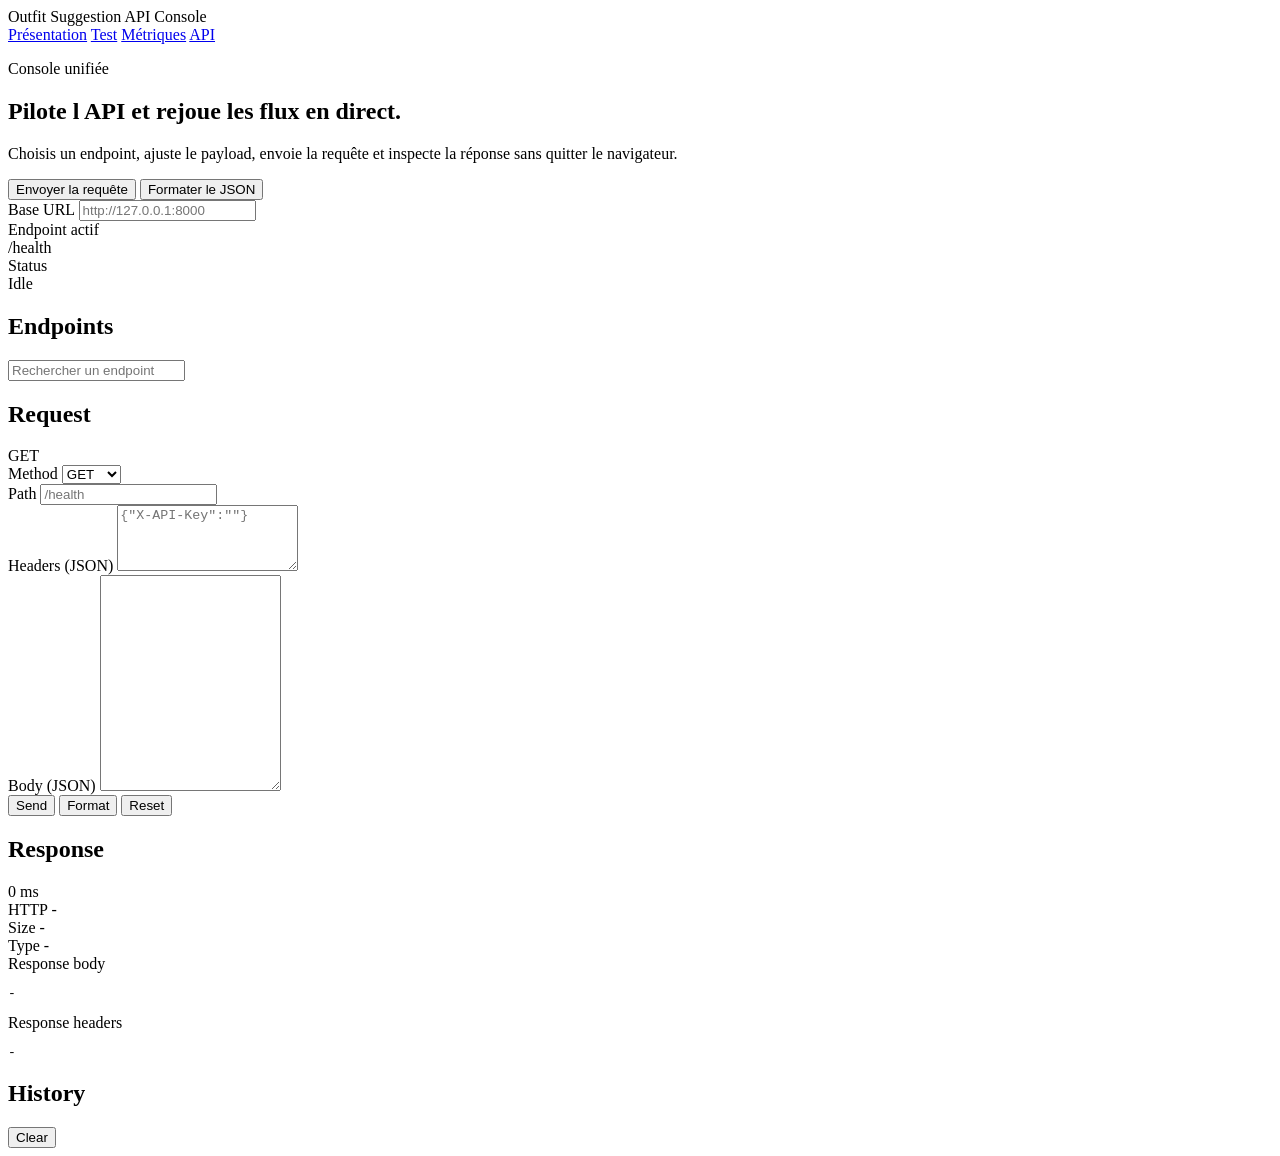
==== web/api/index.html @ b7968b96 "ui : Transition" ====
<!doctype html>
<html lang="fr">
<head>
  <meta charset="utf-8" />
  <meta name="viewport" content="width=device-width, initial-scale=1" />
  <title>Outfit Suggestion · API Console</title>
  <link rel="preconnect" href="https://fonts.googleapis.com" />
  <link rel="preconnect" href="https://fonts.gstatic.com" crossorigin />
  <link rel="stylesheet" href="/ui-assets/api/styles.css" />
   <link rel="icon" href="data:image/svg+xml,%3Csvg xmlns='http://www.w3.org/2000/svg' viewBox='0 0 64 64'%3E%3Crect width='64' height='64' rx='14' fill='%23102149'/%3E%3Cpath d='M16 40c6-8 14-14 24-18 4-2 8 2 8 6 0 12-10 20-22 20-6 0-10-4-10-8z' fill='%2372b0ff'/%3E%3Cpath d='M20 24c2-6 6-10 12-12 2-1 4 0 4 2 0 4-4 10-10 12-4 2-6 0-6-2z' fill='%239bc7ff'/%3E%3C/svg%3E" />
</head>
<body>
  <div class="page">
    <header class="top">
      <div class="brand">
        <span class="brand-kicker">Outfit Suggestion</span>
        <span class="brand-title">API Console</span>
      </div>
      <nav class="nav">
        <a class="nav-link" href="/ui">Présentation</a>
        <a class="nav-link" href="/ui-assets/test.html">Test</a>
        <a class="nav-link" href="/ui-assets/metrics.html">Métriques</a>
        <a class="nav-link active" href="/ui-assets/api/index.html">API</a>
      </nav>
    </header>

    <section class="hero">
      <div class="hero-copy">
        <p class="eyebrow">Console unifiée</p>
        <h1>Pilote l API et rejoue les flux en direct.</h1>
        <p class="subtitle">Choisis un endpoint, ajuste le payload, envoie la requête et inspecte la réponse sans quitter le navigateur.</p>
        <div class="hero-actions">
          <button class="btn" id="sendBtnTop">Envoyer la requête</button>
          <button class="btn ghost" id="formatBtnTop">Formater le JSON</button>
        </div>
      </div>
      <div class="hero-card">
        <div class="stat">
          <span class="stat-label">Base URL</span>
          <input id="baseUrl" class="input" placeholder="http://127.0.0.1:8000" />
        </div>
        <div class="stat">
          <span class="stat-label">Endpoint actif</span>
          <div class="stat-value" id="activeEndpoint">/health</div>
        </div>
        <div class="stat">
          <span class="stat-label">Status</span>
          <div class="stat-value" id="lastStatus">Idle</div>
        </div>
      </div>
    </section>

    <main class="layout">
      <aside class="panel">
        <div class="panel-head">
          <h2>Endpoints</h2>
          <input id="searchInput" class="input" placeholder="Rechercher un endpoint" />
        </div>
        <div class="endpoint-list" id="endpointList"></div>
      </aside>

      <section class="panel stack">
        <div class="panel-head">
          <h2>Request</h2>
          <div class="pill" id="methodPill">GET</div>
        </div>

        <div class="row">
          <div class="field">
           <label for="methodSelect">Method</label>
            <select id="methodSelect" class="input">
              <option>GET</option>
              <option>POST</option>
            </select>
          </div>
          <div class="field grow">
            <label for="pathInput">Path</label>
            <input id="pathInput" class="input" placeholder="/health" />
          </div>
        </div>

        <div class="field">
          <label for="headersInput">Headers (JSON)</label>
          <textarea id="headersInput" class="code" rows="4" placeholder='{"X-API-Key":""}'></textarea>
        </div>

        <div class="field" id="bodyField">
          <label for="bodyInput">Body (JSON)</label>
          <textarea id="bodyInput" class="code" rows="14"></textarea>
        </div>

        <div class="actions">
          <button class="btn" id="sendBtn">Send</button>
          <button class="btn ghost" id="formatBtn">Format</button>
          <button class="btn ghost" id="resetBtn">Reset</button>
        </div>
      </section>

      <section class="panel stack">
        <div class="panel-head">
          <h2>Response</h2>
          <div class="pill" id="timePill">0 ms</div>
        </div>
        <div class="meta">
          <div>
            <span class="meta-label">HTTP</span>
            <span class="meta-value" id="httpStatus">-</span>
          </div>
          <div>
            <span class="meta-label">Size</span>
            <span class="meta-value" id="sizeStat">-</span>
          </div>
          <div>
            <span class="meta-label">Type</span>
            <span class="meta-value" id="typeStat">-</span>
          </div>
        </div>
        <div class="field">
          <label>Response body</label>
          <pre id="responseOutput" class="code output">-</pre>
        </div>
        <div class="field">
          <label>Response headers</label>
          <pre id="headersOutput" class="code output">-</pre>
        </div>
      </section>

      <section class="panel stack full">
        <div class="panel-head">
          <h2>History</h2>
          <button class="btn ghost" id="clearHistory">Clear</button>
        </div>
        <div class="history" id="historyList"></div>
      </section>
    </main>
  </div>

  <script src="/ui-assets/api/app.js"></script>
  <script src="/ui-assets/nav.js"></script>
</body>
</html>
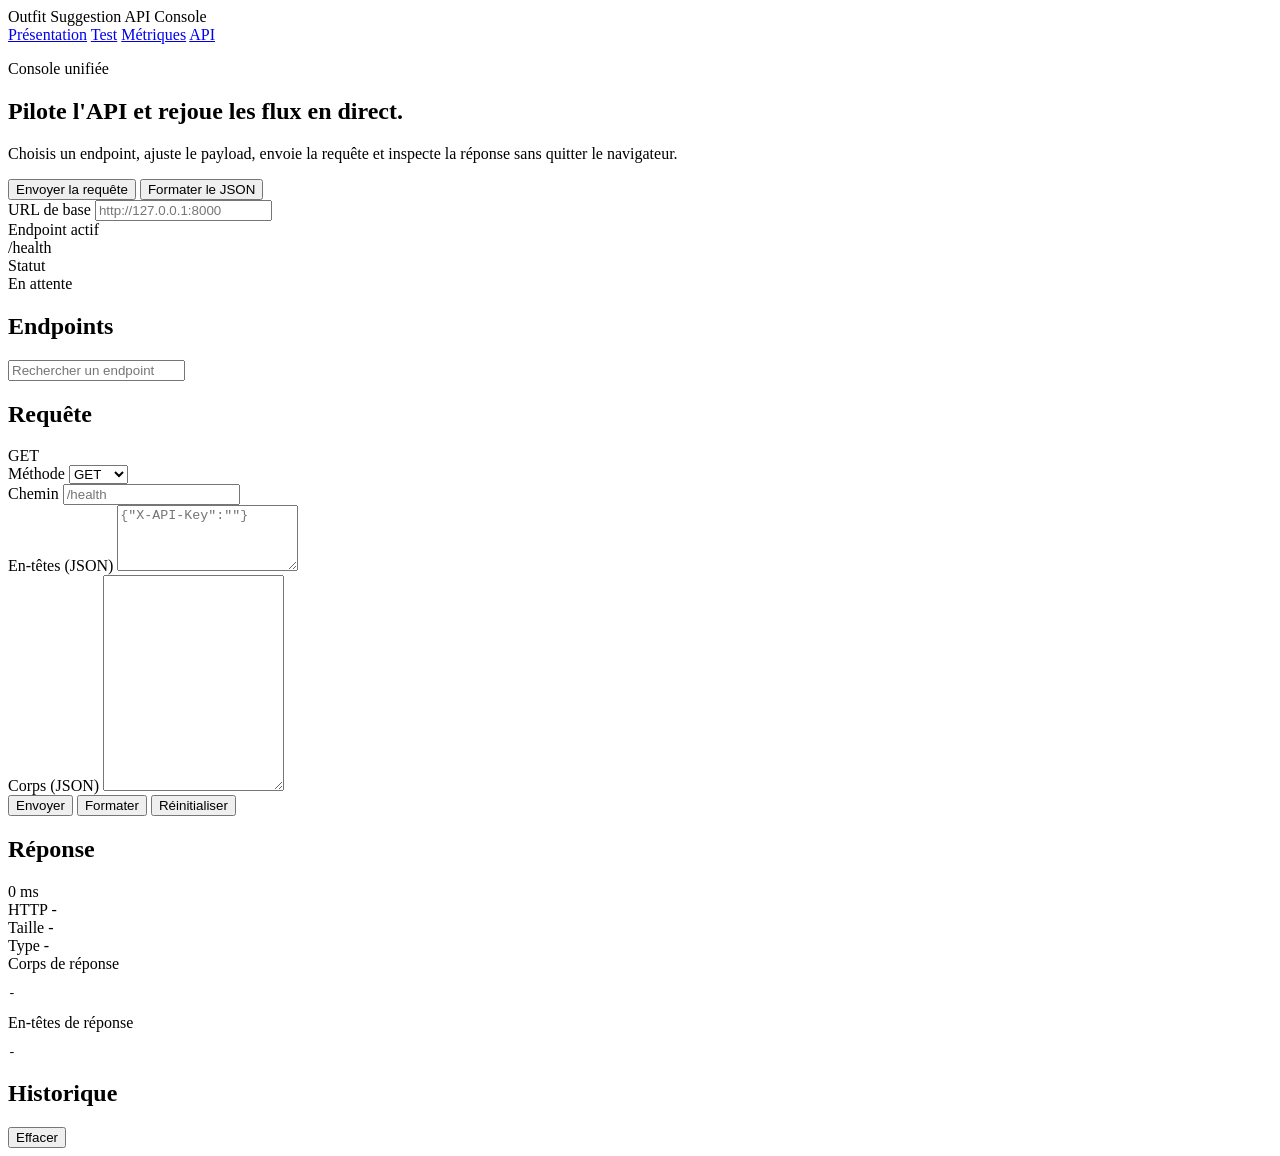
==== commit 9ef88ca8: "web: improve french labels and accents" ====
--- a/web/api/index.html
+++ b/web/api/index.html
@@ -27,7 +27,7 @@
     <section class="hero">
       <div class="hero-copy">
         <p class="eyebrow">Console unifiée</p>
-        <h1>Pilote l API et rejoue les flux en direct.</h1>
+        <h1>Pilote l'API et rejoue les flux en direct.</h1>
         <p class="subtitle">Choisis un endpoint, ajuste le payload, envoie la requête et inspecte la réponse sans quitter le navigateur.</p>
         <div class="hero-actions">
           <button class="btn" id="sendBtnTop">Envoyer la requête</button>
@@ -36,7 +36,7 @@
       </div>
       <div class="hero-card">
         <div class="stat">
-          <span class="stat-label">Base URL</span>
+          <span class="stat-label">URL de base</span>
           <input id="baseUrl" class="input" placeholder="http://127.0.0.1:8000" />
         </div>
         <div class="stat">
@@ -44,14 +44,14 @@
           <div class="stat-value" id="activeEndpoint">/health</div>
         </div>
         <div class="stat">
-          <span class="stat-label">Status</span>
-          <div class="stat-value" id="lastStatus">Idle</div>
+          <span class="stat-label">Statut</span>
+          <div class="stat-value" id="lastStatus">En attente</div>
         </div>
       </div>
     </section>
 
     <main class="layout">
-      <aside class="panel">
+      <aside class="panel endpoints">
         <div class="panel-head">
           <h2>Endpoints</h2>
           <input id="searchInput" class="input" placeholder="Rechercher un endpoint" />
@@ -59,46 +59,46 @@
         <div class="endpoint-list" id="endpointList"></div>
       </aside>
 
-      <section class="panel stack">
+      <section class="panel stack request">
         <div class="panel-head">
-          <h2>Request</h2>
+          <h2>Requête</h2>
           <div class="pill" id="methodPill">GET</div>
         </div>
 
         <div class="row">
           <div class="field">
-           <label for="methodSelect">Method</label>
+           <label for="methodSelect">Méthode</label>
             <select id="methodSelect" class="input">
               <option>GET</option>
               <option>POST</option>
             </select>
           </div>
           <div class="field grow">
-            <label for="pathInput">Path</label>
+            <label for="pathInput">Chemin</label>
             <input id="pathInput" class="input" placeholder="/health" />
           </div>
         </div>
 
         <div class="field">
-          <label for="headersInput">Headers (JSON)</label>
+          <label for="headersInput">En-têtes (JSON)</label>
           <textarea id="headersInput" class="code" rows="4" placeholder='{"X-API-Key":""}'></textarea>
         </div>
 
         <div class="field" id="bodyField">
-          <label for="bodyInput">Body (JSON)</label>
+          <label for="bodyInput">Corps (JSON)</label>
           <textarea id="bodyInput" class="code" rows="14"></textarea>
         </div>
 
         <div class="actions">
-          <button class="btn" id="sendBtn">Send</button>
-          <button class="btn ghost" id="formatBtn">Format</button>
-          <button class="btn ghost" id="resetBtn">Reset</button>
+          <button class="btn" id="sendBtn">Envoyer</button>
+          <button class="btn ghost" id="formatBtn">Formater</button>
+          <button class="btn ghost" id="resetBtn">Réinitialiser</button>
         </div>
       </section>
 
-      <section class="panel stack">
+      <section class="panel stack response">
         <div class="panel-head">
-          <h2>Response</h2>
+          <h2>Réponse</h2>
           <div class="pill" id="timePill">0 ms</div>
         </div>
         <div class="meta">
@@ -107,7 +107,7 @@
             <span class="meta-value" id="httpStatus">-</span>
           </div>
           <div>
-            <span class="meta-label">Size</span>
+            <span class="meta-label">Taille</span>
             <span class="meta-value" id="sizeStat">-</span>
           </div>
           <div>
@@ -116,19 +116,19 @@
           </div>
         </div>
         <div class="field">
-          <label>Response body</label>
+          <label>Corps de réponse</label>
           <pre id="responseOutput" class="code output">-</pre>
         </div>
         <div class="field">
-          <label>Response headers</label>
+          <label>En-têtes de réponse</label>
           <pre id="headersOutput" class="code output">-</pre>
         </div>
       </section>
 
-      <section class="panel stack full">
+      <section class="panel stack full history">
         <div class="panel-head">
-          <h2>History</h2>
-          <button class="btn ghost" id="clearHistory">Clear</button>
+          <h2>Historique</h2>
+          <button class="btn ghost" id="clearHistory">Effacer</button>
         </div>
         <div class="history" id="historyList"></div>
       </section>
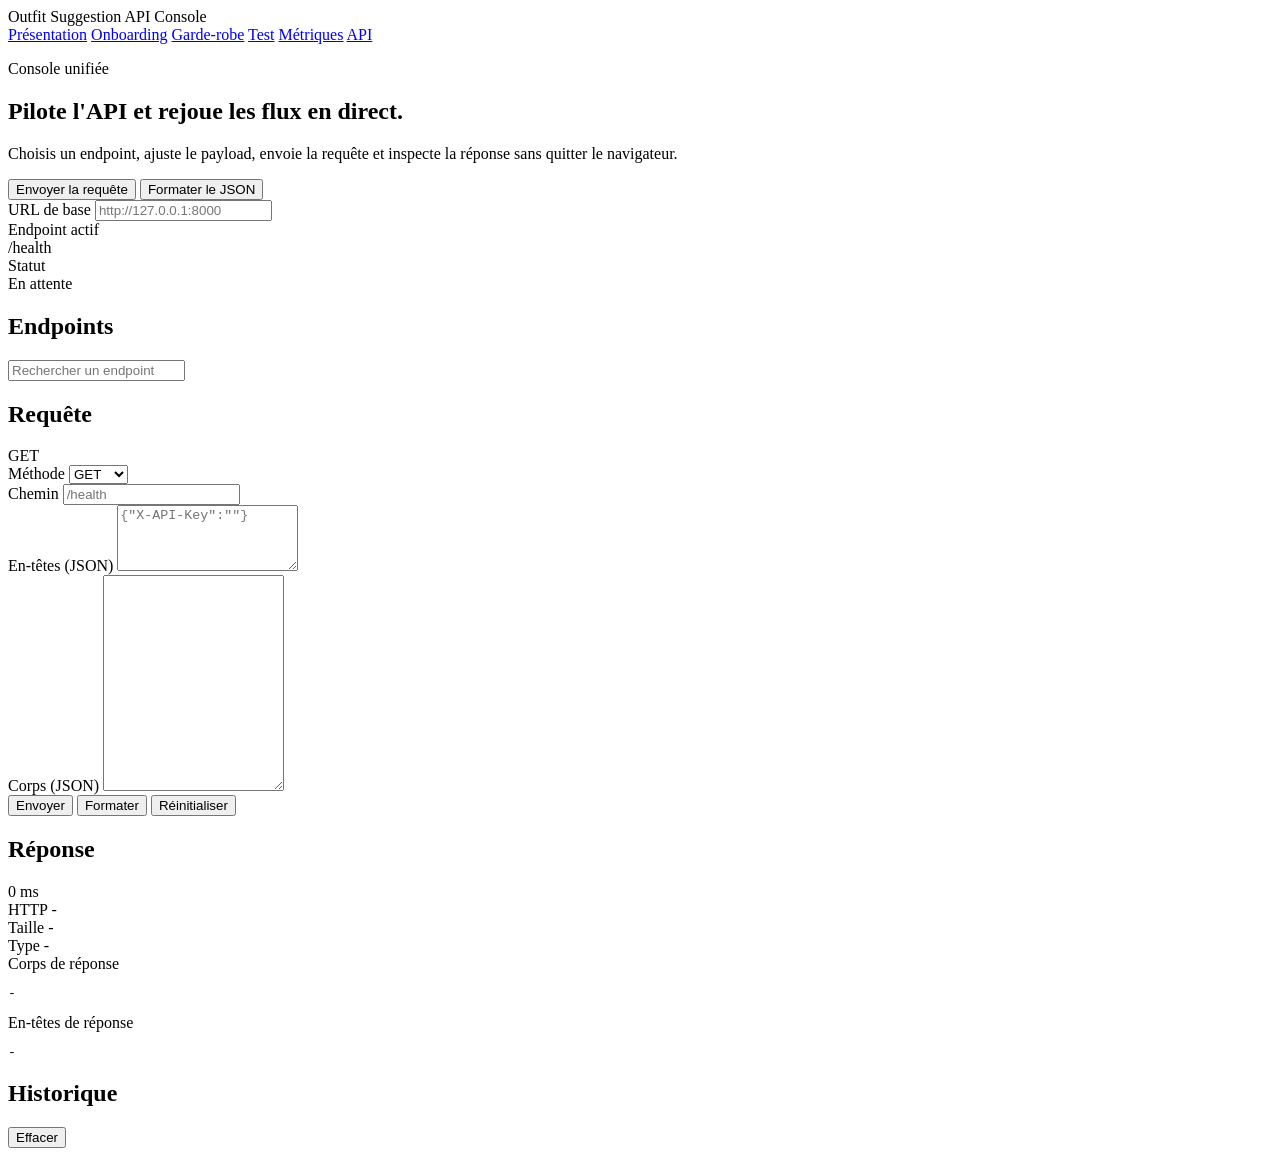
==== commit 33f8fb54: "feat(web): ajout des interfaces Onboarding et Garde-robe avec navigation mise à jour" ====
--- a/web/api/index.html
+++ b/web/api/index.html
@@ -18,6 +18,8 @@
       </div>
       <nav class="nav">
         <a class="nav-link" href="/ui">Présentation</a>
+        <a class="nav-link" href="/ui-assets/onboarding.html">Onboarding</a>
+        <a class="nav-link" href="/ui-assets/wardrobe.html">Garde-robe</a>
         <a class="nav-link" href="/ui-assets/test.html">Test</a>
         <a class="nav-link" href="/ui-assets/metrics.html">Métriques</a>
         <a class="nav-link active" href="/ui-assets/api/index.html">API</a>
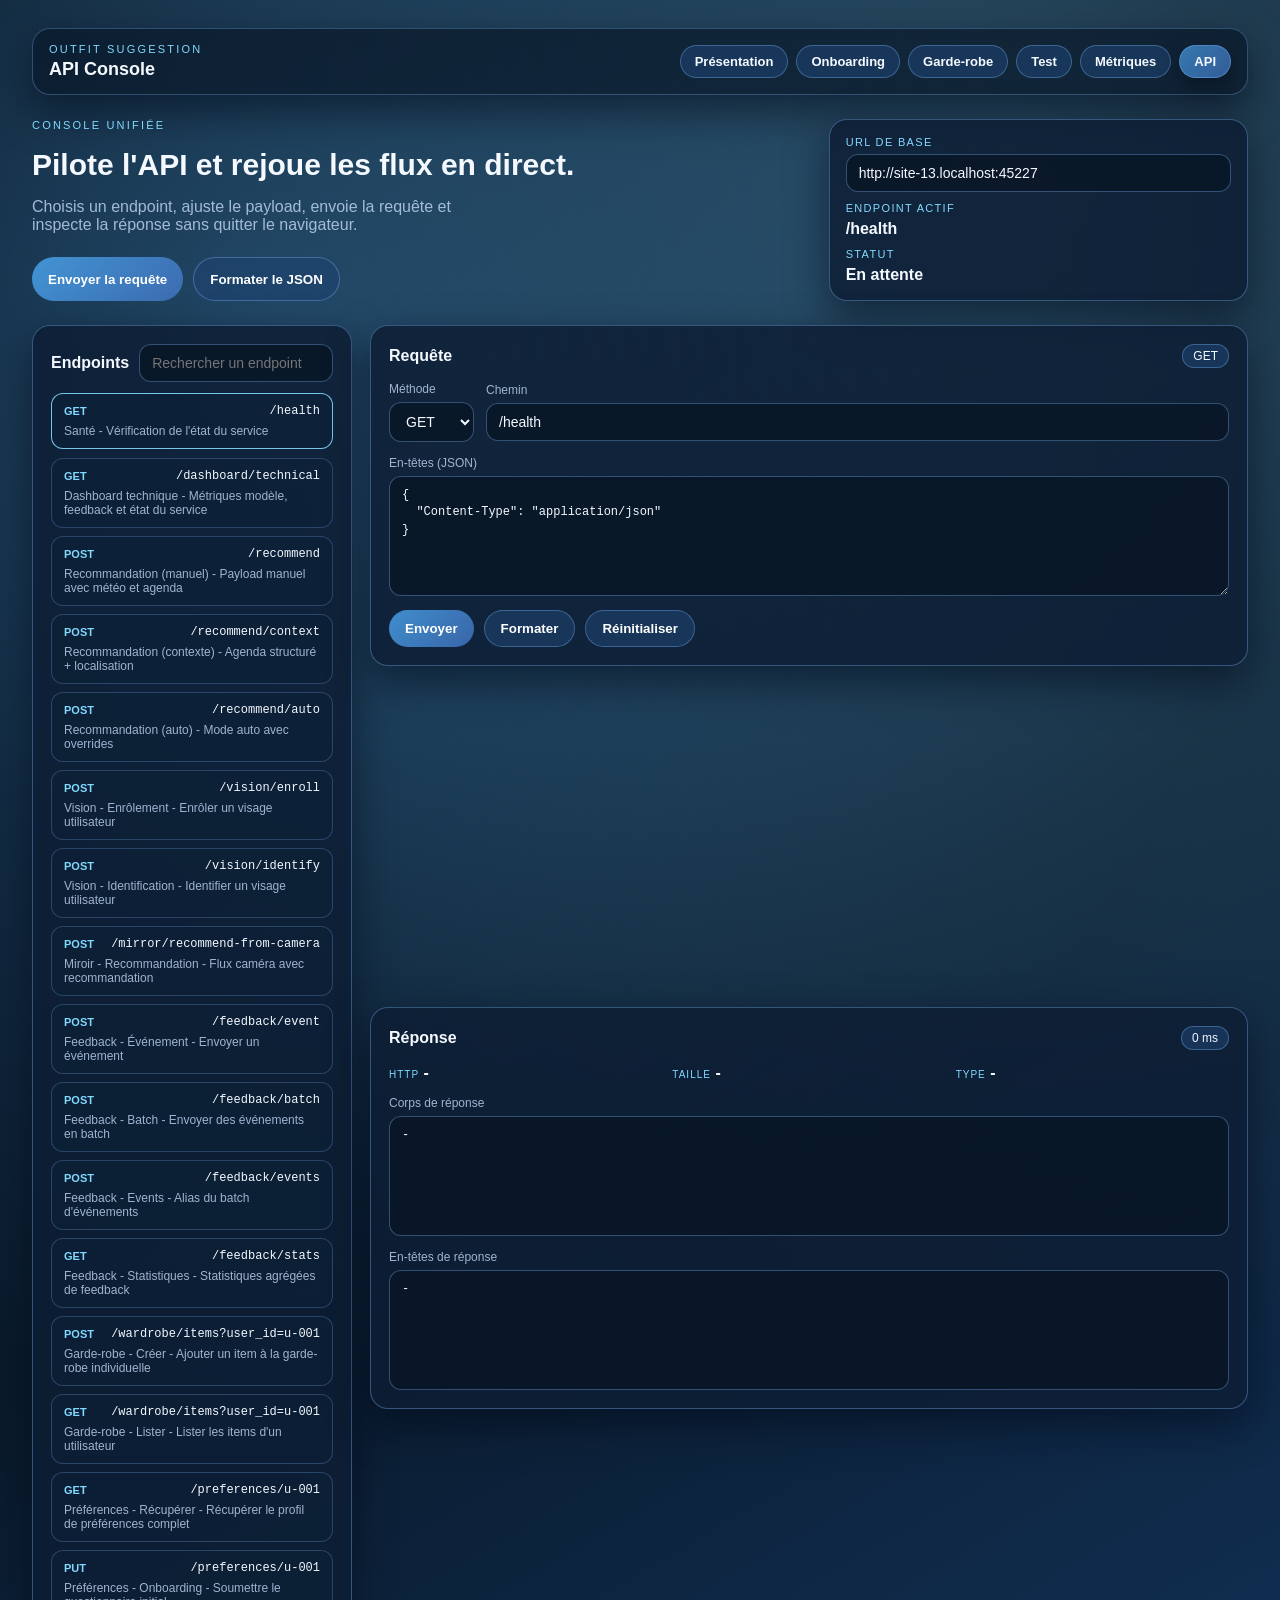
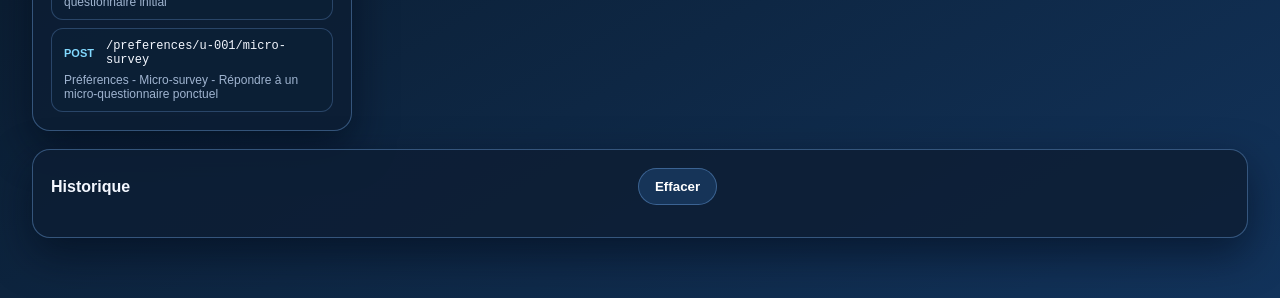
==== commit fdbd57c9: "fix: Correction de la liaison entre pages et appel API" ====
--- a/web/api/index.html
+++ b/web/api/index.html
@@ -6,7 +6,7 @@
   <title>Outfit Suggestion · API Console</title>
   <link rel="preconnect" href="https://fonts.googleapis.com" />
   <link rel="preconnect" href="https://fonts.gstatic.com" crossorigin />
-  <link rel="stylesheet" href="/ui-assets/api/styles.css" />
+  <link rel="stylesheet" href="styles.css" />
    <link rel="icon" href="data:image/svg+xml,%3Csvg xmlns='http://www.w3.org/2000/svg' viewBox='0 0 64 64'%3E%3Crect width='64' height='64' rx='14' fill='%23102149'/%3E%3Cpath d='M16 40c6-8 14-14 24-18 4-2 8 2 8 6 0 12-10 20-22 20-6 0-10-4-10-8z' fill='%2372b0ff'/%3E%3Cpath d='M20 24c2-6 6-10 12-12 2-1 4 0 4 2 0 4-4 10-10 12-4 2-6 0-6-2z' fill='%239bc7ff'/%3E%3C/svg%3E" />
 </head>
 <body>
@@ -17,12 +17,12 @@
         <span class="brand-title">API Console</span>
       </div>
       <nav class="nav">
-        <a class="nav-link" href="/ui">Présentation</a>
-        <a class="nav-link" href="/ui-assets/onboarding.html">Onboarding</a>
-        <a class="nav-link" href="/ui-assets/wardrobe.html">Garde-robe</a>
-        <a class="nav-link" href="/ui-assets/test.html">Test</a>
-        <a class="nav-link" href="/ui-assets/metrics.html">Métriques</a>
-        <a class="nav-link active" href="/ui-assets/api/index.html">API</a>
+        <a class="nav-link" href="../index.html">Présentation</a>
+        <a class="nav-link" href="../onboarding.html">Onboarding</a>
+        <a class="nav-link" href="../wardrobe.html">Garde-robe</a>
+        <a class="nav-link" href="../test.html">Test</a>
+        <a class="nav-link" href="../metrics.html">Métriques</a>
+        <a class="nav-link active" href="index.html">API</a>
       </nav>
     </header>
 
@@ -137,7 +137,7 @@
     </main>
   </div>
 
-  <script src="/ui-assets/api/app.js"></script>
-  <script src="/ui-assets/nav.js"></script>
+  <script src="app.js"></script>
+  <script src="../nav.js"></script>
 </body>
 </html>
--- a/web/api/styles.css
+++ b/web/api/styles.css
@@ -0,0 +1,354 @@
+@import url('https://fonts.googleapis.com/css2?family=Space+Grotesk:wght@400;500;600;700&family=JetBrains+Mono:wght@400;600&display=swap');
+
+:root {
+  --bg: #07121f;
+  --bg2: #0a1b2d;
+  --bg3: #12335b;
+  --panel: rgba(14, 30, 52, 0.85);
+  --panel-border: rgba(130, 188, 255, 0.35);
+  --ink: #f4f8ff;
+  --ink-dim: rgba(196, 218, 246, 0.8);
+  --accent: #4fb2ff;
+  --accent-2: #82d9ff;
+  --success: #3ee29a;
+  --danger: #ff7a6e;
+  --radius: 18px;
+  --radius-pill: 999px;
+  --shadow: 0 16px 40px rgba(2, 10, 24, 0.55);
+}
+
+* { box-sizing: border-box; margin: 0; padding: 0; }
+
+html {
+  background-color: var(--bg);
+  height: 100%;
+  overscroll-behavior: none;
+}
+
+@view-transition {
+  navigation: auto;
+}
+
+body {
+  font-family: "Space Grotesk", sans-serif;
+  color: var(--ink);
+  background: radial-gradient(circle at 20% 20%, rgba(79, 178, 255, 0.25), transparent 55%),
+              radial-gradient(circle at 80% 10%, rgba(130, 217, 255, 0.25), transparent 60%),
+              linear-gradient(150deg, var(--bg) 0%, var(--bg2) 55%, var(--bg3) 100%);
+  min-height: 100vh;
+}
+
+@media (prefers-reduced-motion: reduce) {
+  body {
+    transition: none;
+    transform: none;
+    opacity: 1;
+  }
+  body.page-ready,
+  body.page-leave {
+    transform: none;
+    opacity: 1;
+  }
+}
+
+.page {
+  width: 100%;
+  max-width: none;
+  margin: 0;
+  padding: 28px clamp(16px, 3vw, 32px) 60px;
+}
+
+.top {
+  display: flex;
+  align-items: center;
+  justify-content: space-between;
+  gap: 18px;
+  padding: 14px 16px;
+  background: rgba(9, 23, 41, 0.7);
+  border: 1px solid rgba(130, 188, 255, 0.3);
+  border-radius: var(--radius);
+  box-shadow: var(--shadow);
+}
+
+.brand { display: grid; gap: 4px; }
+.brand-kicker { font-size: 11px; text-transform: uppercase; letter-spacing: 0.2em; color: var(--accent-2); }
+.brand-title { font-size: 18px; font-weight: 600; }
+
+.nav { display: flex; gap: 8px; flex-wrap: wrap; }
+.nav-link {
+  text-decoration: none;
+  color: var(--ink);
+  background: rgba(30, 68, 112, 0.6);
+  border: 1px solid rgba(130, 188, 255, 0.35);
+  padding: 8px 14px;
+  border-radius: var(--radius-pill);
+  font-size: 13px;
+  font-weight: 600;
+  transition: transform 0.15s, background 0.2s;
+}
+.nav-link:hover { background: rgba(70, 140, 210, 0.65); }
+.nav-link.active {
+  background: linear-gradient(135deg, rgba(79, 178, 255, 0.6), rgba(68, 118, 196, 0.7));
+  box-shadow: 0 8px 20px rgba(3, 12, 26, 0.5);
+}
+
+.hero {
+  display: grid;
+  grid-template-columns: 1.3fr 0.7fr;
+  gap: 18px;
+  margin: 24px 0;
+  align-items: stretch;
+}
+
+.hero-copy { display: grid; gap: 10px; }
+.eyebrow { font-size: 11px; letter-spacing: 0.2em; text-transform: uppercase; color: var(--accent-2); }
+.hero h1 { font-size: 30px; line-height: 1.1; }
+.subtitle { color: var(--ink-dim); max-width: 48ch; }
+
+.hero-actions { display: flex; gap: 10px; flex-wrap: wrap; margin-top: 6px; }
+
+.hero-card {
+  background: var(--panel);
+  border: 1px solid var(--panel-border);
+  border-radius: var(--radius);
+  padding: 16px;
+  box-shadow: var(--shadow);
+  display: grid;
+  gap: 10px;
+}
+
+.stat { display: grid; gap: 6px; }
+.stat-label { font-size: 11px; text-transform: uppercase; letter-spacing: 0.12em; color: var(--accent-2); }
+.stat-value { font-weight: 600; }
+
+.layout {
+  display: grid;
+  grid-template-columns: minmax(240px, 320px) minmax(320px, 1fr);
+  grid-template-areas:
+    "endpoints request"
+    "endpoints response"
+    "history history";
+  gap: 18px;
+  align-items: start;
+}
+
+.endpoints { grid-area: endpoints; }
+.request { grid-area: request; }
+.response { grid-area: response; }
+.history { grid-area: history; }
+
+.panel {
+  background: var(--panel);
+  border: 1px solid var(--panel-border);
+  border-radius: var(--radius);
+  padding: 18px;
+  box-shadow: var(--shadow);
+  transition: transform 0.2s ease, box-shadow 0.2s ease, border-color 0.2s ease;
+}
+
+.layout > .panel,
+.layout > aside.panel {
+  animation: panelIn 0.28s ease both;
+}
+
+.endpoints { animation-delay: 0.02s; }
+.request { animation-delay: 0.06s; }
+.response { animation-delay: 0.1s; }
+.history { animation-delay: 0.14s; }
+
+.panel:hover {
+  transform: translateY(-2px);
+  border-color: rgba(130, 188, 255, 0.55);
+  box-shadow: 0 20px 40px rgba(3, 12, 26, 0.6);
+}
+
+.panel.full { grid-column: 1 / -1; }
+.panel.stack {
+  display: grid;
+  gap: 14px;
+  align-content: start;
+}
+.panel-head { display: flex; align-items: center; justify-content: space-between; gap: 10px; }
+.panel-head h2 { font-size: 16px; }
+
+.endpoint-list { display: grid; gap: 8px; margin-top: 12px; }
+.endpoint {
+  padding: 10px 12px;
+  border-radius: 12px;
+  border: 1px solid rgba(130, 188, 255, 0.25);
+  background: rgba(13, 33, 56, 0.6);
+  display: grid;
+  gap: 6px;
+  cursor: pointer;
+  transition: transform 0.12s ease, border 0.2s ease, box-shadow 0.2s ease, background 0.2s ease;
+}
+.endpoint:hover {
+  transform: translateY(-2px);
+  border-color: rgba(130, 217, 255, 0.7);
+  background: rgba(18, 40, 68, 0.7);
+  box-shadow: 0 10px 22px rgba(3, 12, 26, 0.45);
+}
+.endpoint.active { border-color: rgba(130, 217, 255, 0.9); transform: translateY(-1px); }
+.endpoint .row { display: flex; align-items: center; justify-content: space-between; }
+.endpoint .method { font-size: 11px; font-weight: 700; color: var(--accent-2); }
+.endpoint .path { font-family: "JetBrains Mono", monospace; font-size: 12px; }
+.endpoint .desc { font-size: 12px; color: var(--ink-dim); }
+
+.field { display: grid; gap: 6px; }
+.field label { font-size: 12px; color: var(--ink-dim); }
+
+.input, .code {
+  width: 100%;
+  border-radius: 12px;
+  border: 1px solid rgba(130, 188, 255, 0.35);
+  background: rgba(8, 20, 35, 0.7);
+  color: var(--ink);
+  padding: 10px 12px;
+  font-family: "Space Grotesk", sans-serif;
+  font-size: 14px;
+}
+
+.code {
+  font-family: "JetBrains Mono", monospace;
+  font-size: 12px;
+  line-height: 1.45;
+  min-height: 120px;
+  white-space: pre;
+}
+
+.output { max-height: 260px; overflow: auto; }
+
+.actions { display: flex; gap: 10px; flex-wrap: wrap; }
+
+.btn {
+  border: none;
+  background: linear-gradient(135deg, rgba(79, 178, 255, 0.75), rgba(68, 118, 196, 0.8));
+  color: #fff;
+  padding: 10px 16px;
+  border-radius: var(--radius-pill);
+  font-weight: 600;
+  cursor: pointer;
+  transition: transform 0.12s ease, opacity 0.2s ease, box-shadow 0.2s ease;
+}
+.btn:hover { transform: translateY(-1px); box-shadow: 0 10px 20px rgba(3, 12, 26, 0.5); }
+
+.btn.ghost {
+  background: rgba(30, 68, 112, 0.6);
+  border: 1px solid rgba(130, 188, 255, 0.35);
+}
+
+.btn:active { transform: scale(0.98); }
+
+.pill {
+  padding: 4px 10px;
+  border-radius: var(--radius-pill);
+  font-size: 12px;
+  background: rgba(30, 68, 112, 0.6);
+  border: 1px solid rgba(130, 188, 255, 0.35);
+  transition: transform 0.2s ease, box-shadow 0.2s ease;
+}
+
+.pill.latency-excellent {
+  background: rgba(62, 226, 154, 0.18);
+  border-color: rgba(62, 226, 154, 0.6);
+  color: #7cf0bd;
+}
+
+.pill.latency-good {
+  background: rgba(130, 217, 255, 0.18);
+  border-color: rgba(130, 217, 255, 0.6);
+  color: #b7e8ff;
+}
+
+.pill.latency-medium {
+  background: rgba(245, 199, 106, 0.2);
+  border-color: rgba(245, 199, 106, 0.6);
+  color: #ffe1a1;
+}
+
+.pill.latency-bad {
+  background: rgba(255, 122, 110, 0.18);
+  border-color: rgba(255, 122, 110, 0.6);
+  color: #ffb1aa;
+}
+
+.panel-head:hover .pill {
+  transform: translateY(-1px);
+  box-shadow: 0 8px 16px rgba(3, 12, 26, 0.45);
+}
+
+@keyframes panelIn {
+  from {
+    opacity: 0;
+    transform: translateY(10px);
+  }
+  to {
+    opacity: 1;
+    transform: translateY(0);
+  }
+}
+
+.row { display: flex; gap: 12px; align-items: center; }
+.row .grow { flex: 1; }
+
+.meta {
+  display: grid;
+  grid-template-columns: repeat(3, minmax(0, 1fr));
+  gap: 10px;
+}
+
+.meta-label { font-size: 10px; text-transform: uppercase; letter-spacing: 0.1em; color: var(--accent-2); }
+.meta-value { font-weight: 600; }
+
+.meta-value.status-ok { color: #7cf0bd; }
+.meta-value.status-warn { color: #ffe1a1; }
+.meta-value.status-err { color: #ffb1aa; }
+
+.history { display: grid; gap: 8px; }
+.history-item {
+  display: grid;
+  grid-template-columns: 100px 1fr 120px;
+  gap: 8px;
+  padding: 10px 12px;
+  border-radius: 12px;
+  border: 1px solid rgba(130, 188, 255, 0.2);
+  background: rgba(10, 24, 40, 0.6);
+  font-size: 12px;
+}
+.history-item .status.ok { color: var(--success); }
+.history-item .status.err { color: var(--danger); }
+
+@media (max-width: 980px) {
+  .hero { grid-template-columns: 1fr; }
+  .layout {
+    grid-template-columns: 1fr;
+    grid-template-areas:
+      "endpoints"
+      "request"
+      "response"
+      "history";
+  }
+  .panel.full { grid-column: auto; }
+}
+
+@media (max-width: 720px) {
+  .top { position: sticky; top: 10px; z-index: 20; flex-direction: column; align-items: stretch; gap: 12px; }
+  .brand-title { font-size: 16px; }
+  .nav { width: 100%; justify-content: flex-start; gap: 6px; }
+  .nav-link { flex: 1 1 calc(50% - 6px); text-align: center; padding: 8px 10px; }
+  .hero h1 { font-size: 24px; }
+  .history-item { grid-template-columns: 1fr; }
+}
+
+@media (prefers-reduced-motion: reduce) {
+  .panel,
+  .endpoint,
+  .btn,
+  .pill {
+    transition: none;
+  }
+  .layout > .panel,
+  .layout > aside.panel {
+    animation: none;
+  }
+}
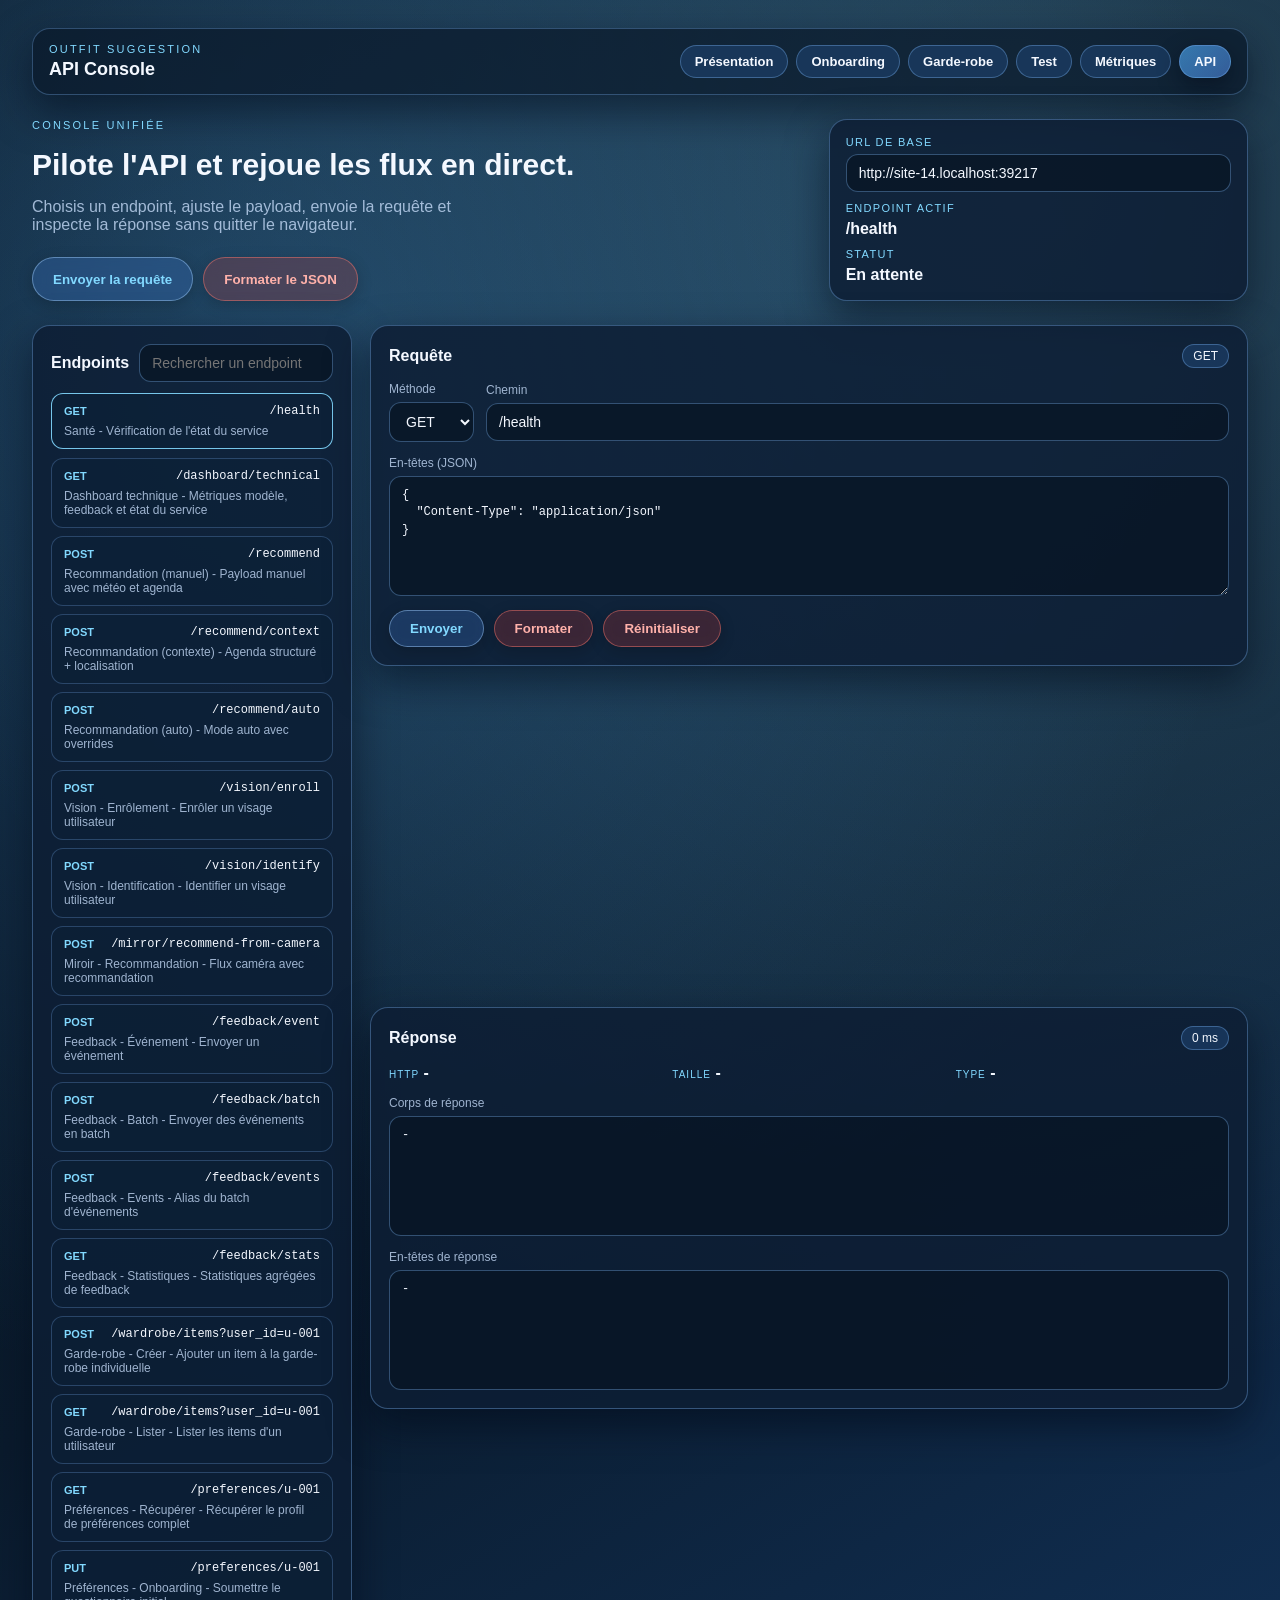
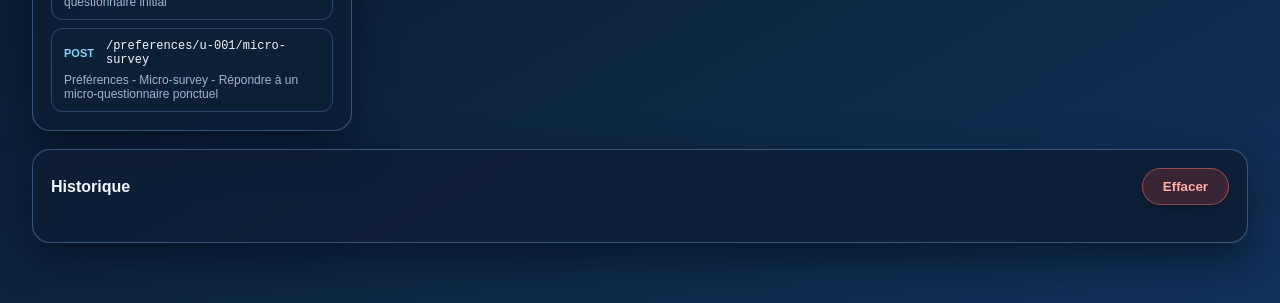
==== commit 78e2b055: "Update index.html" ====
--- a/web/api/index.html
+++ b/web/api/index.html
@@ -127,12 +127,12 @@
         </div>
       </section>
 
-      <section class="panel stack full history">
+      <section class="panel stack full history-section">
         <div class="panel-head">
           <h2>Historique</h2>
           <button class="btn ghost" id="clearHistory">Effacer</button>
         </div>
-        <div class="history" id="historyList"></div>
+        <div class="history-list" id="historyList"></div>
       </section>
     </main>
   </div>
--- a/web/api/styles.css
+++ b/web/api/styles.css
@@ -135,7 +135,7 @@
 .endpoints { grid-area: endpoints; }
 .request { grid-area: request; }
 .response { grid-area: response; }
-.history { grid-area: history; }
+.history-section { grid-area: history; }
 
 .panel {
   background: var(--panel);
@@ -221,20 +221,35 @@
 .actions { display: flex; gap: 10px; flex-wrap: wrap; }
 
 .btn {
-  border: none;
-  background: linear-gradient(135deg, rgba(79, 178, 255, 0.75), rgba(68, 118, 196, 0.8));
-  color: #fff;
-  padding: 10px 16px;
+  border: 1px solid rgba(162, 207, 255, 0.46);
+  background: rgba(60, 117, 196, 0.32);
+  backdrop-filter: blur(8px);
+  color: var(--accent-2);
+  padding: 10px 20px;
   border-radius: var(--radius-pill);
   font-weight: 600;
   cursor: pointer;
-  transition: transform 0.12s ease, opacity 0.2s ease, box-shadow 0.2s ease;
-}
-.btn:hover { transform: translateY(-1px); box-shadow: 0 10px 20px rgba(3, 12, 26, 0.5); }
+  transition: all 0.15s ease;
+  box-shadow: 0 4px 15px rgba(0, 0, 0, 0.2);
+}
+
+.btn:hover {
+  background: rgba(88, 146, 226, 0.45);
+  border-color: rgba(162, 207, 255, 0.6);
+  box-shadow: 0 6px 20px rgba(0, 0, 0, 0.3);
+  transform: translateY(-1px);
+}
 
 .btn.ghost {
-  background: rgba(30, 68, 112, 0.6);
-  border: 1px solid rgba(130, 188, 255, 0.35);
+  border: 1px solid rgba(255, 122, 110, 0.46);
+  background: rgba(196, 60, 60, 0.25);
+  color: #ffb1aa;
+}
+
+.btn.ghost:hover {
+  background: rgba(226, 88, 88, 0.35);
+  border-color: rgba(255, 162, 162, 0.6);
+  box-shadow: 0 4px 15px rgba(255, 0, 0, 0.15);
 }
 
 .btn:active { transform: scale(0.98); }
@@ -304,7 +319,7 @@
 .meta-value.status-warn { color: #ffe1a1; }
 .meta-value.status-err { color: #ffb1aa; }
 
-.history { display: grid; gap: 8px; }
+.history-list { display: grid; gap: 8px; margin-top: 5px; }
 .history-item {
   display: grid;
   grid-template-columns: 100px 1fr 120px;
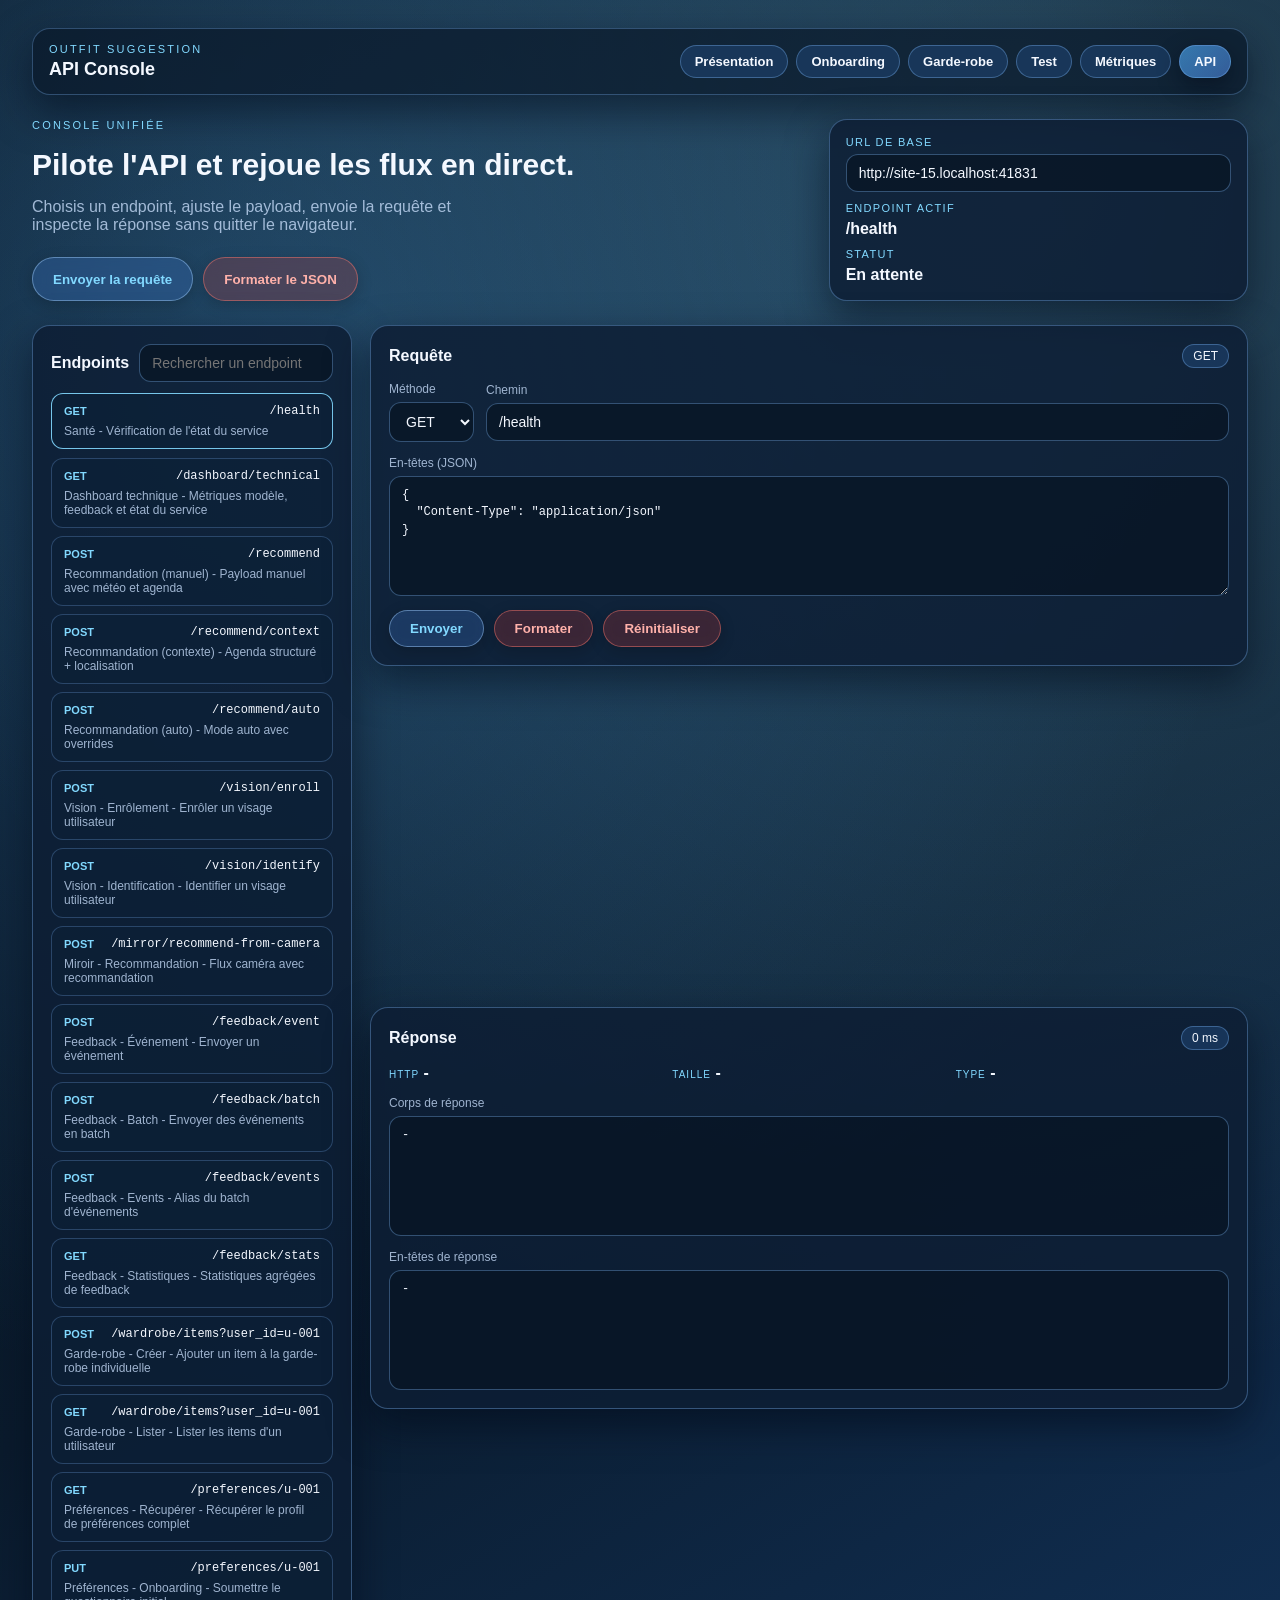
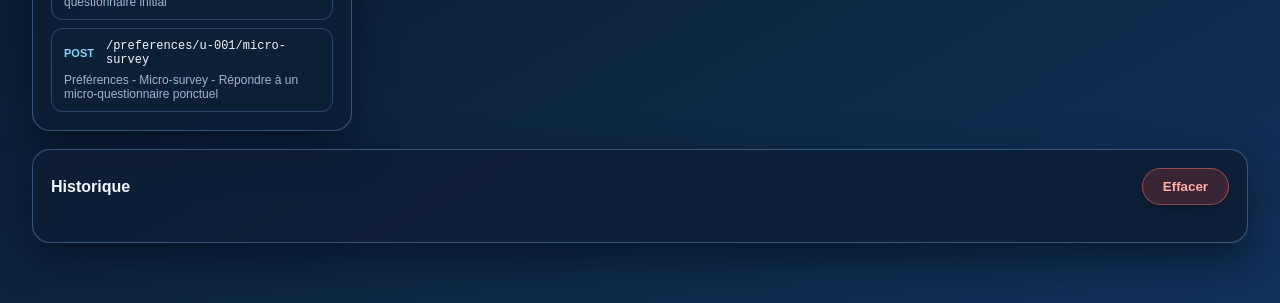
==== commit 497d56e0: "Update index.html" ====
--- a/web/api/index.html
+++ b/web/api/index.html
@@ -88,7 +88,7 @@
 
         <div class="field" id="bodyField">
           <label for="bodyInput">Corps (JSON)</label>
-          <textarea id="bodyInput" class="code" rows="14"></textarea>
+          <textarea id="bodyInput" class="code" rows="10"></textarea>
         </div>
 
         <div class="actions">
